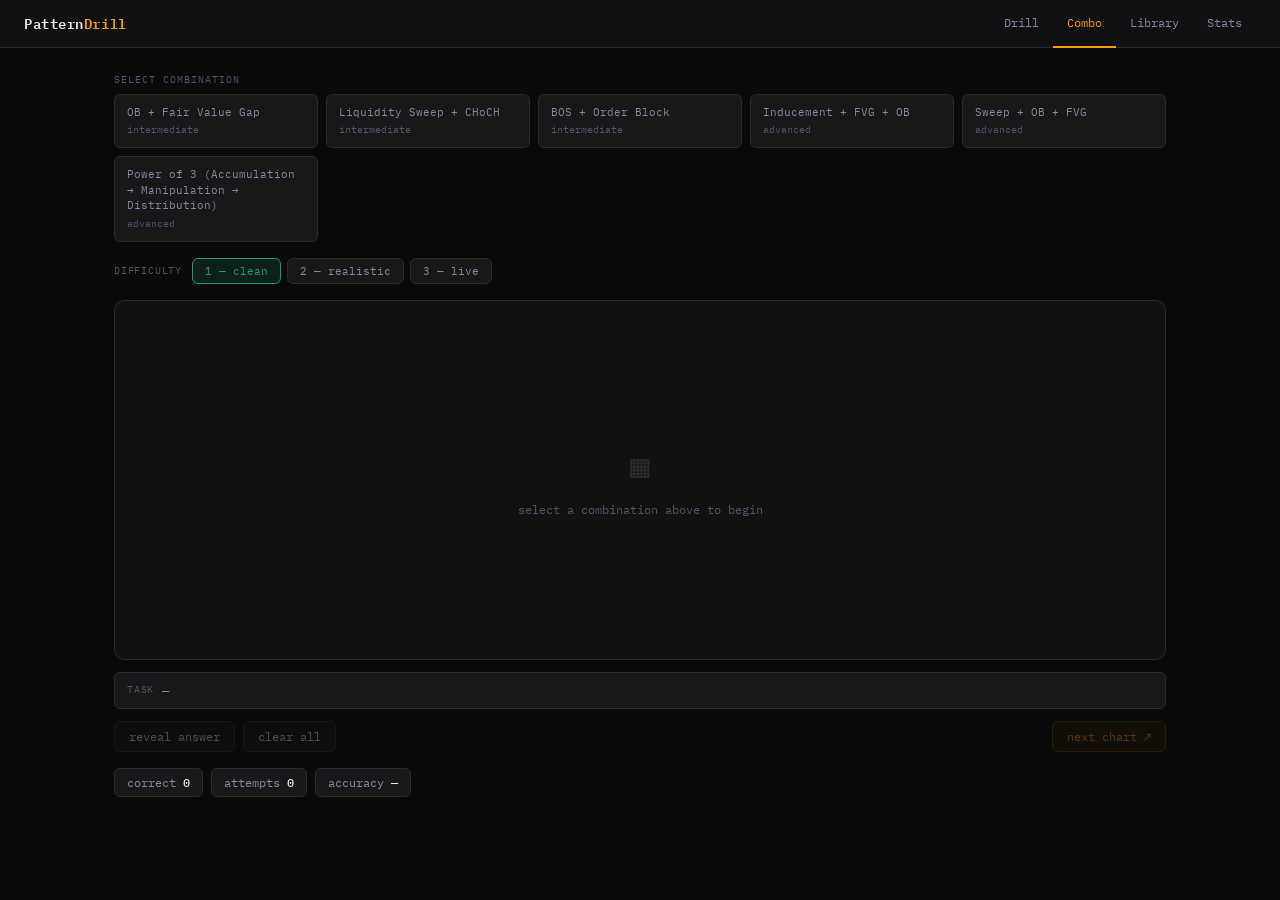
==== combo.html @ 9af455af "Create combo.html" ====
<!DOCTYPE html>
<html lang="en">
<head>
  <meta charset="UTF-8" />
  <meta name="viewport" content="width=device-width, initial-scale=1.0" />
  <title>PatternDrill — Combo Drill</title>
  <link rel="stylesheet" href="css/style.css" />
  <style>
    .combo-grid {
      display: grid;
      grid-template-columns: repeat(auto-fill, minmax(200px, 1fr));
      gap: 8px;
      margin-bottom: 1rem;
    }
    .combo-chip {
      padding: 10px 12px;
      font-size: 11px;
      font-family: var(--font-mono);
      background: var(--bg-2);
      border: 1px solid var(--border);
      border-radius: var(--radius-md);
      color: var(--text-2);
      text-align: left;
      transition: all var(--t);
      line-height: 1.4;
      cursor: pointer;
    }
    .combo-chip:hover { background: var(--bg-3); border-color: var(--border-2); color: var(--text-1); }
    .combo-chip.selected { background: var(--amber-glow); border-color: var(--amber-dim); color: var(--amber); }
    .combo-chip .chip-diff {
      font-size: 10px;
      color: var(--text-3);
      margin-top: 3px;
    }
    .combo-chip.selected .chip-diff { color: var(--amber-dim); }

    .zone-tools {
      display: flex;
      gap: 8px;
      flex-wrap: wrap;
      margin-bottom: 0.75rem;
      padding: 10px 12px;
      background: var(--bg-2);
      border: 1px solid var(--border);
      border-radius: var(--radius-md);
    }
    .zone-tool-btn {
      display: inline-flex;
      align-items: center;
      gap: 6px;
      padding: 6px 12px;
      font-size: 11px;
      font-family: var(--font-mono);
      border-radius: var(--radius-md);
      border: 1px solid var(--border-2);
      background: var(--bg-1);
      color: var(--text-2);
      cursor: pointer;
      transition: all var(--t);
    }
    .zone-tool-btn:hover { color: var(--text-1); }
    .zone-tool-btn.active { color: var(--text-1); border-width: 2px; }
    .zone-tool-btn .color-dot {
      width: 8px; height: 8px;
      border-radius: 50%;
      flex-shrink: 0;
    }
    .zone-tool-label { font-size: 10px; color: var(--text-3); margin-right: 4px; align-self: center; }

    .combo-desc {
      font-size: 12px;
      color: var(--text-2);
      margin-bottom: 0.75rem;
      line-height: 1.6;
      padding: 8px 12px;
      background: var(--bg-2);
      border-left: 2px solid var(--amber-dim);
      border-radius: 0 var(--radius-md) var(--radius-md) 0;
      display: none;
    }
    .combo-desc.visible { display: block; }

    .score-breakdown {
      display: flex;
      flex-direction: column;
      gap: 6px;
      margin-bottom: 1rem;
      display: none;
    }
    .score-breakdown.visible { display: flex; }
    .breakdown-row {
      display: flex;
      align-items: center;
      gap: 10px;
      padding: 8px 12px;
      border-radius: var(--radius-md);
      border: 1px solid var(--border);
      font-size: 12px;
    }
    .breakdown-dot { width: 8px; height: 8px; border-radius: 50%; flex-shrink: 0; }
    .breakdown-label { flex: 1; }
    .breakdown-result { font-weight: 500; }
  </style>
</head>
<body>

<nav class="nav">
  <div class="nav-logo">Pattern<span>Drill</span></div>
  <a class="nav-link" href="index.html">Drill</a>
  <a class="nav-link active" href="combo.html">Combo</a>
  <a class="nav-link" href="library.html">Library</a>
  <a class="nav-link" href="stats.html">Stats</a>
</nav>

<main class="page">

  <!-- Combo selector -->
  <div class="label">select combination</div>
  <div class="combo-grid" id="combo-grid"></div>

  <!-- Description -->
  <div class="combo-desc" id="combo-desc"></div>

  <!-- Difficulty -->
  <div class="diff-row">
    <span class="diff-label">difficulty</span>
    <button class="diff-chip selected" data-diff="1">1 — clean</button>
    <button class="diff-chip" data-diff="2">2 — realistic</button>
    <button class="diff-chip" data-diff="3">3 — live</button>
  </div>

  <!-- Chart -->
  <div class="chart-wrap" id="chart-wrap">
    <canvas id="chart-canvas"></canvas>
    <canvas id="overlay-canvas"></canvas>
    <div class="chart-empty" id="chart-empty">
      <div class="chart-empty-icon">▦</div>
      <div class="chart-empty-text">select a combination above to begin</div>
    </div>
    <div class="chart-loader" id="chart-loader">
      <div class="loader-text">GENERATING</div>
      <div class="loader-bar"></div>
    </div>
  </div>

  <!-- Hint -->
  <div class="hint-bar">
    <span class="hint-label">task</span>
    <span id="hint-text" style="color:var(--text-2);">—</span>
  </div>

  <!-- Zone tools (one per concept) -->
  <div class="zone-tools" id="zone-tools" style="display:none;">
    <span class="zone-tool-label">mark →</span>
    <div id="tool-btns"></div>
  </div>

  <!-- Controls -->
  <div class="controls">
    <button class="btn" id="btn-reveal" onclick="ComboApp.reveal()" disabled>reveal answer</button>
    <button class="btn" id="btn-clear"  onclick="ComboApp.clearAll()"  disabled>clear all</button>
    <div class="controls-right">
      <button class="btn btn-primary" id="btn-next" onclick="ComboApp.generate()" disabled>next chart ↗</button>
    </div>
  </div>

  <!-- Per-zone score breakdown -->
  <div class="score-breakdown" id="score-breakdown"></div>

  <!-- Overall feedback -->
  <div class="feedback" id="feedback"></div>

  <!-- Score row -->
  <div class="score-row">
    <div class="score-chip" id="sc-correct">  correct  <span class="val">0</span></div>
    <div class="score-chip" id="sc-attempts"> attempts <span class="val">0</span></div>
    <div class="score-chip" id="sc-accuracy"> accuracy <span class="val">—</span></div>
  </div>

</main>

<script src="js/patterns.js"></script>
<script src="js/combos.js"></script>
<script src="js/chart.js"></script>
<script src="js/scoring.js"></script>
<script src="js/storage.js"></script>
<script>
const ComboApp = (() => {
  let state = {
    comboKey:    null,
    difficulty:  1,
    zones:       [],       // [{ key, label, zone, colorIdx, hint }]
    userMarks:   {},       // { colorIdx: { startIdx, endIdx } }
    activeColor: 0,        // which zone tool is selected
    markStart:   null,
    revealed:    false,
    scores:      { correct: 0, attempts: 0 },
  };

  let chart;

  function init() {
    chart = new CandleChart('chart-canvas', 'overlay-canvas');

    // Build combo chips
    const grid = document.getElementById('combo-grid');
    getComboList().forEach(({ key, label, difficulty }) => {
      const btn = document.createElement('button');
      btn.className = 'combo-chip';
      btn.dataset.key = key;
      btn.innerHTML = `${label}<div class="chip-diff">${difficulty}</div>`;
      btn.addEventListener('click', () => selectCombo(key));
      grid.appendChild(btn);
    });

    // Difficulty chips
    document.querySelectorAll('.diff-chip').forEach(c => {
      c.addEventListener('click', () => {
        state.difficulty = parseInt(c.dataset.diff);
        document.querySelectorAll('.diff-chip').forEach(x => x.classList.remove('selected'));
        c.classList.add('selected');
      });
    });

    // Overlay mouse events
    const overlay = document.getElementById('overlay-canvas');
    overlay.addEventListener('mousedown',  e => onDown(e.clientX));
    overlay.addEventListener('mousemove',  e => onMove(e.clientX));
    overlay.addEventListener('mouseup',    e => onUp(e.clientX));
    overlay.addEventListener('mouseleave', () => { state.markStart = null; redrawOverlay(); });
    overlay.addEventListener('touchstart',  e => onDown(e.touches[0].clientX), { passive: true });
    overlay.addEventListener('touchmove',   e => { e.preventDefault(); onMove(e.touches[0].clientX); }, { passive: false });
    overlay.addEventListener('touchend',    e => onUp(e.changedTouches[0].clientX));
  }

  function selectCombo(key) {
    state.comboKey = key;
    document.querySelectorAll('.combo-chip').forEach(c => c.classList.toggle('selected', c.dataset.key === key));
    const def = getComboList().find(c => c.key === key);
    generate();
  }

  async function generate() {
    if (!state.comboKey) return;
    state.userMarks = {};
    state.markStart = null;
    state.revealed  = false;

    document.getElementById('feedback').className = 'feedback';
    document.getElementById('score-breakdown').className = 'score-breakdown';
    document.getElementById('chart-loader').classList.add('visible');
    document.getElementById('chart-empty').style.display = 'none';
    setEnabled(false);

    await new Promise(r => setTimeout(r, 60));

    try {
      const result = generateCombo(state.comboKey, state.difficulty);
      state.zones = result.zones;

      // Show description
      const desc = document.getElementById('combo-desc');
      desc.textContent = result.description;
      desc.className = 'combo-desc visible';

      // Hint
      const zoneNames = result.zones.map(z => z.label).join(', ');
      document.getElementById('hint-text').textContent =
        `Mark all zones: ${zoneNames}. Each has a different color.`;

      // Build zone tool buttons
      buildToolButtons(result.zones);
      document.getElementById('zone-tools').style.display = 'flex';

      chart.load(result.candles);
    } catch(e) {
      console.error(e);
    }

    document.getElementById('chart-loader').classList.remove('visible');
    setEnabled(true);
    // Set first tool active
    if (state.zones.length) setActiveTool(0);
  }

  function buildToolButtons(zones) {
    const wrap = document.getElementById('tool-btns');
    wrap.innerHTML = '';
    wrap.style.display = 'flex';
    wrap.style.gap = '8px';
    wrap.style.flexWrap = 'wrap';

    zones.forEach((z, i) => {
      const col = COMBO_COLORS[i];
      const btn = document.createElement('button');
      btn.className = 'zone-tool-btn';
      btn.id = `tool-${i}`;
      btn.innerHTML = `<span class="color-dot" style="background:${col.stroke}"></span>${z.label}`;
      btn.addEventListener('click', () => setActiveTool(i));
      wrap.appendChild(btn);
    });
  }

  function setActiveTool(idx) {
    state.activeColor = idx;
    document.querySelectorAll('.zone-tool-btn').forEach((b, i) => {
      const col = COMBO_COLORS[i];
      b.classList.toggle('active', i === idx);
      if (i === idx) {
        b.style.borderColor = col.stroke;
        b.style.color = col.light;
      } else {
        b.style.borderColor = '';
        b.style.color = '';
      }
    });
    document.getElementById('overlay-canvas').style.cursor = 'col-resize';
  }

  function onDown(clientX) {
    if (!state.zones.length || state.revealed) return;
    state.markStart = chart.xToIndex(clientX);
  }

  function onMove(clientX) {
    if (state.markStart === null) return;
    const cur = chart.xToIndex(clientX);
    redrawOverlay();
    const col = COMBO_COLORS[state.activeColor];
    chart.drawColorZone(
      { startIdx: Math.min(state.markStart, cur), endIdx: Math.max(state.markStart, cur) },
      col, state.zones[state.activeColor]?.label.toUpperCase() || 'MARK'
    );
  }

  function onUp(clientX) {
    if (state.markStart === null) return;
    const cur = chart.xToIndex(clientX);
    state.userMarks[state.activeColor] = {
      startIdx: Math.min(state.markStart, cur),
      endIdx:   Math.max(state.markStart, cur),
    };
    state.markStart = null;
    redrawOverlay();

    // Auto-advance to next unmarked tool
    const nextUnmarked = state.zones.findIndex((z, i) => i !== state.activeColor && !state.userMarks[i]);
    if (nextUnmarked >= 0) setActiveTool(nextUnmarked);
  }

  function redrawOverlay() {
    chart.clearOverlay();
    // Draw all placed marks
    Object.entries(state.userMarks).forEach(([idx, mark]) => {
      const col = COMBO_COLORS[parseInt(idx)];
      const label = state.zones[parseInt(idx)]?.label.toUpperCase() || 'MARK';
      chart.drawColorZone(mark, col, label);
    });
    // Draw answer zones if revealed
    if (state.revealed) {
      state.zones.forEach((z, i) => {
        const col = COMBO_COLORS[i];
        chart.drawZone(z.zone, { fill: col.fill, stroke: col.stroke, label: `✓ ${z.label.toUpperCase()}` });
      });
    }
  }

  function reveal() {
    if (!state.zones.length) return;
    state.revealed = true;
    state.scores.attempts++;

    // Score each zone
    const breakdown = document.getElementById('score-breakdown');
    breakdown.innerHTML = '';
    breakdown.className = 'score-breakdown visible';

    let allCorrect = true;
    let anyCorrect = false;

    state.zones.forEach((z, i) => {
      const userMark = state.userMarks[i] ?? null;
      const result   = scoreAttempt(userMark, z.zone, z.label);
      const col      = COMBO_COLORS[i];
      if (!result.correct) allCorrect = false;
      if (result.correct)  anyCorrect = true;

      const row = document.createElement('div');
      row.className = 'breakdown-row';
      row.style.borderColor = result.correct ? 'rgba(29,158,117,0.4)' : 'rgba(216,90,48,0.3)';
      row.style.background  = result.correct ? 'var(--green-dim)' : 'var(--red-dim)';
      row.innerHTML = `
        <span class="breakdown-dot" style="background:${col.stroke}"></span>
        <span class="breakdown-label" style="color:var(--text-2)">${z.label}</span>
        <span class="breakdown-result" style="color:${result.correct ? 'var(--green)' : 'var(--red)'}">
          ${result.correct ? '✓' : '✗'} ${Math.round(result.iou * 100)}% overlap
        </span>
      `;
      breakdown.appendChild(row);
    });

    if (allCorrect) state.scores.correct++;

    // Overall feedback
    const fb = document.getElementById('feedback');
    fb.className = `feedback visible ${allCorrect ? 'grade-excellent' : anyCorrect ? 'grade-partial' : 'grade-wrong'}`;
    fb.textContent = allCorrect
      ? `All zones correct. You can read this setup end to end.`
      : anyCorrect
      ? `Partial — some zones correct. Review the highlighted zones and study the ones you missed.`
      : `Missed. Review all the highlighted zones carefully before trying again.`;

    redrawOverlay();
    updateScores();
  }

  function clearAll() {
    state.userMarks = {};
    state.markStart = null;
    state.revealed  = false;
    chart.clearOverlay();
    document.getElementById('feedback').className = 'feedback';
    document.getElementById('score-breakdown').className = 'score-breakdown';
    if (state.zones.length) setActiveTool(0);
  }

  function setEnabled(on) {
    ['btn-reveal', 'btn-clear', 'btn-next'].forEach(id => {
      const el = document.getElementById(id);
      if (el) el.disabled = !on;
    });
  }

  function updateScores() {
    const { correct, attempts } = state.scores;
    const acc = attempts ? Math.round(correct / attempts * 100) : 0;
    document.getElementById('sc-correct').querySelector('.val').textContent  = correct;
    document.getElementById('sc-attempts').querySelector('.val').textContent = attempts;
    document.getElementById('sc-accuracy').querySelector('.val').textContent = attempts ? `${acc}%` : '—';
  }

  return { init, generate, reveal, clearAll };
})();

document.addEventListener('DOMContentLoaded', ComboApp.init);
</script>
</body>
</html>
---- css/style.css ----
/* ─── PatternDrill — style.css ─────────────────────────────────────────────
   Aesthetic: dark trading terminal. Monospace-first. Minimal chrome.
──────────────────────────────────────────────────────────────────────────── */

@import url('https://fonts.googleapis.com/css2?family=IBM+Plex+Mono:wght@300;400;500;600&family=IBM+Plex+Sans:wght@300;400;500&display=swap');

:root {
  --bg-0:       #0a0a0b;
  --bg-1:       #111113;
  --bg-2:       #18181b;
  --bg-3:       #222226;
  --border:     #2a2a30;
  --border-2:   #3a3a42;
  --text-1:     #e8e8ea;
  --text-2:     #8888a0;
  --text-3:     #55556a;
  --amber:      #f59e0b;
  --amber-dim:  #78490a;
  --amber-glow: rgba(245,158,11,0.12);
  --green:      #1D9E75;
  --green-dim:  rgba(29,158,117,0.15);
  --red:        #D85A30;
  --red-dim:    rgba(216,90,48,0.15);
  --blue:       #378ADD;
  --blue-dim:   rgba(55,138,221,0.15);
  --font-mono:  'IBM Plex Mono', monospace;
  --font-sans:  'IBM Plex Sans', sans-serif;
  --radius-sm:  4px;
  --radius-md:  6px;
  --radius-lg:  10px;
  --t:          150ms ease;
}

*, *::before, *::after { box-sizing: border-box; margin: 0; padding: 0; }
html, body { height: 100%; }
body {
  background: var(--bg-0);
  color: var(--text-1);
  font-family: var(--font-mono);
  font-size: 13px;
  line-height: 1.6;
  -webkit-font-smoothing: antialiased;
}
a { color: var(--amber); text-decoration: none; }
a:hover { text-decoration: underline; }
button { cursor: pointer; font-family: var(--font-mono); }

/* ─── Nav ─────────────────────────────────────────────────────────────────── */
.nav {
  display: flex;
  align-items: center;
  padding: 0 1.5rem;
  height: 48px;
  background: var(--bg-1);
  border-bottom: 1px solid var(--border);
  position: sticky;
  top: 0;
  z-index: 100;
}
.nav-logo {
  font-size: 14px;
  font-weight: 600;
  letter-spacing: 0.04em;
  margin-right: auto;
  color: var(--text-1);
}
.nav-logo span { color: var(--amber); }
.nav-link {
  font-size: 12px;
  color: var(--text-2);
  padding: 0 14px;
  height: 48px;
  display: flex;
  align-items: center;
  border-bottom: 2px solid transparent;
  transition: color var(--t), border-color var(--t);
}
.nav-link:hover { color: var(--text-1); text-decoration: none; }
.nav-link.active { color: var(--amber); border-bottom-color: var(--amber); }

/* ─── Page ────────────────────────────────────────────────────────────────── */
.page { padding: 1.5rem; max-width: 1100px; margin: 0 auto; width: 100%; }
.page-title { font-size: 16px; font-weight: 500; color: var(--text-1); margin-bottom: 1.5rem; }

/* ─── Label ───────────────────────────────────────────────────────────────── */
.label {
  font-size: 10px;
  letter-spacing: 0.1em;
  text-transform: uppercase;
  color: var(--text-3);
  margin-bottom: 6px;
}

/* ─── Buttons ─────────────────────────────────────────────────────────────── */
.btn {
  display: inline-flex;
  align-items: center;
  gap: 6px;
  padding: 7px 14px;
  font-size: 12px;
  font-family: var(--font-mono);
  border-radius: var(--radius-md);
  border: 1px solid var(--border-2);
  background: var(--bg-2);
  color: var(--text-1);
  transition: background var(--t), border-color var(--t), opacity var(--t);
  white-space: nowrap;
}
.btn:hover:not(:disabled) { background: var(--bg-3); border-color: var(--text-3); }
.btn:active:not(:disabled) { transform: scale(0.98); }
.btn:disabled { opacity: 0.3; cursor: not-allowed; }
.btn-primary { background: var(--amber-glow); border-color: var(--amber-dim); color: var(--amber); }
.btn-primary:hover:not(:disabled) { background: rgba(245,158,11,0.22); border-color: var(--amber); }
.btn-mark-active { background: rgba(186,117,23,0.15); border-color: #BA7517; color: #f0c060; }

/* ─── Pattern chips ───────────────────────────────────────────────────────── */
.pattern-grid {
  display: grid;
  grid-template-columns: repeat(auto-fill, minmax(128px, 1fr));
  gap: 6px;
  margin-bottom: 1rem;
}
.pattern-chip {
  padding: 8px 10px;
  font-size: 11px;
  font-family: var(--font-mono);
  background: var(--bg-2);
  border: 1px solid var(--border);
  border-radius: var(--radius-md);
  color: var(--text-2);
  text-align: left;
  transition: all var(--t);
  line-height: 1.3;
}
.pattern-chip:hover { background: var(--bg-3); border-color: var(--border-2); color: var(--text-1); }
.pattern-chip.selected { background: var(--amber-glow); border-color: var(--amber-dim); color: var(--amber); }

/* ─── Difficulty ──────────────────────────────────────────────────────────── */
.diff-row { display: flex; gap: 6px; margin-bottom: 1rem; align-items: center; }
.diff-label { font-size: 10px; color: var(--text-3); letter-spacing: 0.08em; text-transform: uppercase; margin-right: 4px; }
.diff-chip {
  padding: 5px 12px;
  font-size: 11px;
  font-family: var(--font-mono);
  background: var(--bg-2);
  border: 1px solid var(--border);
  border-radius: var(--radius-md);
  color: var(--text-2);
  transition: all var(--t);
}
.diff-chip:hover { border-color: var(--border-2); color: var(--text-1); }
.diff-chip[data-diff="1"].selected { border-color: var(--green); color: var(--green); background: var(--green-dim); }
.diff-chip[data-diff="2"].selected { border-color: var(--amber-dim); color: var(--amber); background: var(--amber-glow); }
.diff-chip[data-diff="3"].selected { border-color: rgba(216,90,48,0.6); color: var(--red); background: var(--red-dim); }

/* ─── Chart ───────────────────────────────────────────────────────────────── */
.chart-wrap {
  position: relative;
  background: var(--bg-1);
  border: 1px solid var(--border);
  border-radius: var(--radius-lg);
  overflow: hidden;
  height: 360px;
  margin-bottom: 0.75rem;
}
.chart-wrap canvas { display: block; position: absolute; top: 0; left: 0; width: 100%; height: 100%; }
#chart-canvas  { z-index: 1; }
#overlay-canvas { z-index: 2; }

.chart-empty {
  position: absolute; inset: 0;
  display: flex; flex-direction: column; align-items: center; justify-content: center;
  gap: 8px; z-index: 3; pointer-events: none;
}
.chart-empty-icon { font-size: 32px; opacity: 0.12; }
.chart-empty-text { font-size: 12px; color: var(--text-3); }

.chart-loader {
  position: absolute; inset: 0;
  background: var(--bg-1);
  display: none; align-items: center; justify-content: center;
  flex-direction: column; gap: 10px; z-index: 10;
}
.chart-loader.visible { display: flex; }
.loader-text { font-size: 11px; color: var(--text-3); letter-spacing: 0.06em; }
.loader-bar { width: 100px; height: 1px; background: var(--border); position: relative; overflow: hidden; }
.loader-bar::after {
  content: '';
  position: absolute; top: 0; height: 100%;
  background: var(--amber);
  animation: sweep 1.2s ease-in-out infinite;
}
@keyframes sweep {
  0%   { left: -40%; width: 40%; }
  100% { left: 100%; width: 40%; }
}

/* ─── Hint ────────────────────────────────────────────────────────────────── */
.hint-bar {
  padding: 8px 12px;
  background: var(--bg-2);
  border: 1px solid var(--border);
  border-radius: var(--radius-md);
  font-size: 12px;
  color: var(--text-2);
  margin-bottom: 0.75rem;
  min-height: 36px;
  display: flex;
  align-items: center;
  gap: 8px;
}
.hint-label { color: var(--text-3); flex-shrink: 0; font-size: 10px; text-transform: uppercase; letter-spacing: 0.08em; }

/* ─── Controls ────────────────────────────────────────────────────────────── */
.controls { display: flex; gap: 8px; margin-bottom: 1rem; flex-wrap: wrap; align-items: center; }
.controls-right { margin-left: auto; display: flex; gap: 8px; }

/* ─── Feedback ────────────────────────────────────────────────────────────── */
.feedback {
  padding: 12px 16px;
  border-radius: var(--radius-md);
  font-size: 13px;
  line-height: 1.6;
  border: 1px solid var(--border);
  background: var(--bg-2);
  display: none;
  margin-bottom: 1rem;
}
.feedback.visible { display: block; }
.feedback.grade-excellent,
.feedback.grade-good    { border-color: rgba(29,158,117,0.5); background: var(--green-dim); color: #7ee8c2; }
.feedback.grade-partial { border-color: var(--amber-dim); background: var(--amber-glow); color: var(--amber); }
.feedback.grade-miss,
.feedback.grade-wrong   { border-color: rgba(216,90,48,0.4); background: var(--red-dim); color: #f4a07a; }
.feedback.grade-no-mark { border-color: var(--border-2); color: var(--text-2); }

/* ─── Score row ───────────────────────────────────────────────────────────── */
.score-row { display: flex; gap: 8px; flex-wrap: wrap; margin-bottom: 1.5rem; }
.score-chip {
  padding: 4px 12px;
  font-size: 12px;
  background: var(--bg-2);
  border: 1px solid var(--border);
  border-radius: var(--radius-md);
  color: var(--text-2);
}
.score-chip .val { color: var(--text-1); font-weight: 500; }
.score-chip.streak-on { border-color: var(--amber-dim); color: var(--amber); }

/* ─── Stats page ──────────────────────────────────────────────────────────── */
.stats-grid {
  display: grid;
  grid-template-columns: repeat(auto-fit, minmax(140px, 1fr));
  gap: 8px;
  margin-bottom: 1.5rem;
}
.stat-card {
  background: var(--bg-2);
  border: 1px solid var(--border);
  border-radius: var(--radius-lg);
  padding: 14px 16px;
}
.stat-card .stat-label { font-size: 10px; color: var(--text-3); letter-spacing: 0.08em; text-transform: uppercase; margin-bottom: 4px; }
.stat-card .stat-val   { font-size: 26px; font-weight: 600; color: var(--text-1); line-height: 1.2; }
.stat-card .stat-sub   { font-size: 11px; color: var(--text-3); margin-top: 2px; }

.section-title { font-size: 11px; color: var(--text-3); letter-spacing: 0.08em; text-transform: uppercase; margin-bottom: 8px; padding-bottom: 6px; border-bottom: 1px solid var(--border); }

.acc-table { width: 100%; border-collapse: collapse; }
.acc-table th { font-size: 10px; letter-spacing: 0.08em; text-transform: uppercase; color: var(--text-3); padding: 6px 10px; text-align: left; border-bottom: 1px solid var(--border); }
.acc-table td { padding: 9px 10px; border-bottom: 1px solid var(--border); font-size: 12px; }
.acc-table tr:last-child td { border-bottom: none; }
.acc-bar-wrap { width: 80px; height: 3px; background: var(--bg-3); border-radius: 2px; display: inline-block; vertical-align: middle; margin-right: 8px; }
.acc-bar { height: 100%; border-radius: 2px; }
.acc-bar.high { background: var(--green); }
.acc-bar.mid  { background: var(--amber); }
.acc-bar.low  { background: var(--red); }

/* ─── Library page ────────────────────────────────────────────────────────── */
.library-grid { display: grid; grid-template-columns: repeat(auto-fill, minmax(280px, 1fr)); gap: 12px; }
.lib-card {
  background: var(--bg-2);
  border: 1px solid var(--border);
  border-radius: var(--radius-lg);
  padding: 16px;
  transition: border-color var(--t);
}
.lib-card:hover { border-color: var(--border-2); }
.lib-card-title { font-size: 14px; font-weight: 500; color: var(--text-1); margin-bottom: 6px; }
.lib-card-body  { font-size: 12px; color: var(--text-2); line-height: 1.6; margin-bottom: 10px; }
.lib-card-canvas { height: 110px; background: var(--bg-1); border: 1px solid var(--border); border-radius: var(--radius-md); overflow: hidden; position: relative; }
.lib-card-canvas canvas { width: 100%; height: 100%; display: block; }
.lib-drill-btn {
  display: inline-flex; align-items: center; gap: 4px;
  margin-top: 10px; padding: 5px 10px;
  font-size: 11px; font-family: var(--font-mono);
  background: var(--amber-glow); border: 1px solid var(--amber-dim);
  color: var(--amber); border-radius: var(--radius-md);
  cursor: pointer; transition: all var(--t); text-decoration: none;
}
.lib-drill-btn:hover { background: rgba(245,158,11,0.22); text-decoration: none; }

/* ─── Responsive ──────────────────────────────────────────────────────────── */
@media (max-width: 640px) {
  .page { padding: 1rem; }
  .chart-wrap { height: 260px; }
  .pattern-grid { grid-template-columns: repeat(auto-fill, minmax(100px, 1fr)); }
  .controls-right { margin-left: 0; }
  .nav { padding: 0 1rem; }
  .nav-link { padding: 0 10px; font-size: 11px; }
}
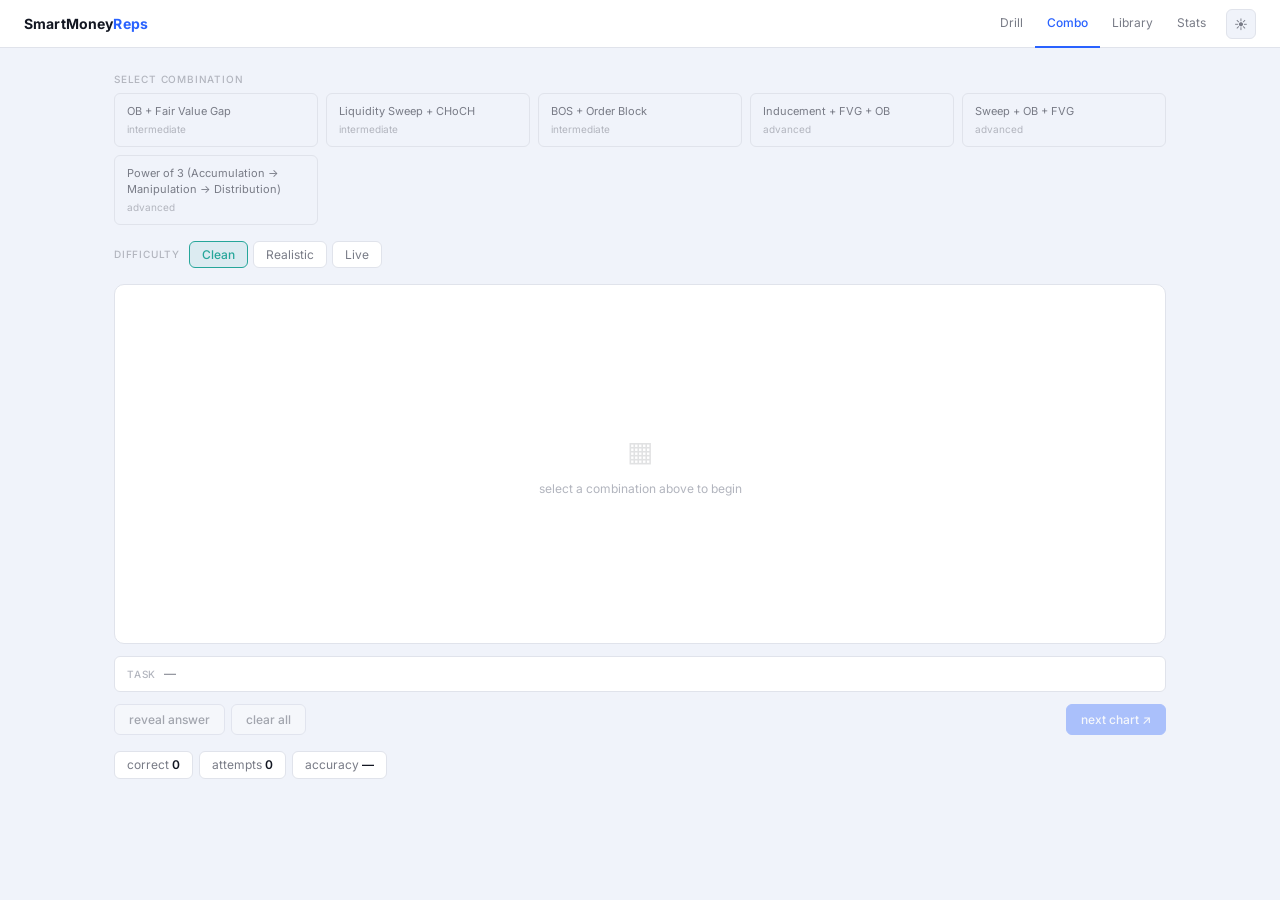
==== commit 2b22530d: "Update combo.html" ====
--- a/combo.html
+++ b/combo.html
@@ -3,7 +3,7 @@
 <head>
   <meta charset="UTF-8" />
   <meta name="viewport" content="width=device-width, initial-scale=1.0" />
-  <title>PatternDrill — Combo Drill</title>
+  <title>SmartMoneyReps — Combo Drill</title>
   <link rel="stylesheet" href="css/style.css" />
   <style>
     .combo-grid {
@@ -105,11 +105,12 @@
 <body>
 
 <nav class="nav">
-  <div class="nav-logo">Pattern<span>Drill</span></div>
+  <div class="nav-logo">SmartMoney<span>Reps</span></div>
   <a class="nav-link" href="index.html">Drill</a>
   <a class="nav-link active" href="combo.html">Combo</a>
   <a class="nav-link" href="library.html">Library</a>
   <a class="nav-link" href="stats.html">Stats</a>
+  <button class="theme-toggle" id="theme-toggle" onclick="toggleTheme()" title="Toggle theme">☀</button>
 </nav>
 
 <main class="page">
@@ -124,9 +125,9 @@
   <!-- Difficulty -->
   <div class="diff-row">
     <span class="diff-label">difficulty</span>
-    <button class="diff-chip selected" data-diff="1">1 — clean</button>
-    <button class="diff-chip" data-diff="2">2 — realistic</button>
-    <button class="diff-chip" data-diff="3">3 — live</button>
+    <button class="diff-chip selected" data-diff="1">Clean</button>
+    <button class="diff-chip" data-diff="2">Realistic</button>
+    <button class="diff-chip" data-diff="3">Live</button>
   </div>
 
   <!-- Chart -->
@@ -444,5 +445,17 @@
 
 document.addEventListener('DOMContentLoaded', ComboApp.init);
 </script>
+<script>
+function toggleTheme() {
+  const isDark = document.documentElement.getAttribute("data-theme") === "dark";
+  document.documentElement.setAttribute("data-theme", isDark ? "" : "dark");
+  document.getElementById("theme-toggle").textContent = isDark ? "☀" : "☾";
+  localStorage.setItem("smr-theme", isDark ? "light" : "dark");
+}
+(function() {
+  const t = localStorage.getItem("smr-theme");
+  if (t === "dark") { document.documentElement.setAttribute("data-theme","dark"); document.addEventListener("DOMContentLoaded", () => { const b = document.getElementById("theme-toggle"); if(b) b.textContent="☾"; }); }
+})();
+</script>
 </body>
 </html>
--- a/css/style.css
+++ b/css/style.css
@@ -1,34 +1,55 @@
-/* ─── PatternDrill — style.css ─────────────────────────────────────────────
-   Aesthetic: dark trading terminal. Monospace-first. Minimal chrome.
+/* ─── SmartMoneyReps — style.css ───────────────────────────────────────────
+   TradingView-inspired. Clean, professional, expensive.
+   Light + dark mode. Blue accent. TV candle colors.
 ──────────────────────────────────────────────────────────────────────────── */
 
-@import url('https://fonts.googleapis.com/css2?family=IBM+Plex+Mono:wght@300;400;500;600&family=IBM+Plex+Sans:wght@300;400;500&display=swap');
+@import url('https://fonts.googleapis.com/css2?family=Inter:wght@300;400;500;600;700&display=swap');
 
 :root {
-  --bg-0:       #0a0a0b;
-  --bg-1:       #111113;
-  --bg-2:       #18181b;
-  --bg-3:       #222226;
-  --border:     #2a2a30;
-  --border-2:   #3a3a42;
-  --text-1:     #e8e8ea;
-  --text-2:     #8888a0;
-  --text-3:     #55556a;
-  --amber:      #f59e0b;
-  --amber-dim:  #78490a;
-  --amber-glow: rgba(245,158,11,0.12);
-  --green:      #1D9E75;
-  --green-dim:  rgba(29,158,117,0.15);
-  --red:        #D85A30;
-  --red-dim:    rgba(216,90,48,0.15);
-  --blue:       #378ADD;
-  --blue-dim:   rgba(55,138,221,0.15);
-  --font-mono:  'IBM Plex Mono', monospace;
-  --font-sans:  'IBM Plex Sans', sans-serif;
+  --bg-0:       #f0f3fa;
+  --bg-1:       #ffffff;
+  --bg-2:       #f0f3fa;
+  --bg-3:       #e8ecf5;
+  --border:     #e0e3eb;
+  --border-2:   #c8cbd8;
+  --text-1:     #131722;
+  --text-2:     #787b86;
+  --text-3:     #b2b5be;
+  --blue:       #2962ff;
+  --blue-dim:   rgba(41,98,255,0.08);
+  --blue-mid:   rgba(41,98,255,0.18);
+  --blue-text:  #1849cc;
+  --green:      #26a69a;
+  --green-dim:  rgba(38,166,154,0.1);
+  --red:        #ef5350;
+  --red-dim:    rgba(239,83,80,0.1);
+  --bull:       #26a69a;
+  --bear:       #ef5350;
+  --font:       'Inter', -apple-system, sans-serif;
   --radius-sm:  4px;
   --radius-md:  6px;
   --radius-lg:  10px;
-  --t:          150ms ease;
+  --t:          140ms ease;
+}
+
+[data-theme="dark"] {
+  --bg-0:       #131722;
+  --bg-1:       #1e222d;
+  --bg-2:       #1e222d;
+  --bg-3:       #2a2e39;
+  --border:     #2a2e39;
+  --border-2:   #363a45;
+  --text-1:     #d1d4dc;
+  --text-2:     #787b86;
+  --text-3:     #4c525e;
+  --blue:       #2962ff;
+  --blue-dim:   rgba(41,98,255,0.14);
+  --blue-mid:   rgba(41,98,255,0.22);
+  --blue-text:  #5b9cf6;
+  --green:      #26a69a;
+  --green-dim:  rgba(38,166,154,0.14);
+  --red:        #ef5350;
+  --red-dim:    rgba(239,83,80,0.14);
 }
 
 *, *::before, *::after { box-sizing: border-box; margin: 0; padding: 0; }
@@ -36,276 +57,171 @@
 body {
   background: var(--bg-0);
   color: var(--text-1);
-  font-family: var(--font-mono);
+  font-family: var(--font);
   font-size: 13px;
-  line-height: 1.6;
+  line-height: 1.5;
   -webkit-font-smoothing: antialiased;
 }
-a { color: var(--amber); text-decoration: none; }
+a { color: var(--blue); text-decoration: none; }
 a:hover { text-decoration: underline; }
-button { cursor: pointer; font-family: var(--font-mono); }
-
-/* ─── Nav ─────────────────────────────────────────────────────────────────── */
+button { cursor: pointer; font-family: var(--font); }
+
 .nav {
-  display: flex;
-  align-items: center;
-  padding: 0 1.5rem;
-  height: 48px;
-  background: var(--bg-1);
-  border-bottom: 1px solid var(--border);
-  position: sticky;
-  top: 0;
-  z-index: 100;
-}
-.nav-logo {
-  font-size: 14px;
-  font-weight: 600;
-  letter-spacing: 0.04em;
-  margin-right: auto;
-  color: var(--text-1);
-}
-.nav-logo span { color: var(--amber); }
-.nav-link {
-  font-size: 12px;
-  color: var(--text-2);
-  padding: 0 14px;
-  height: 48px;
-  display: flex;
-  align-items: center;
-  border-bottom: 2px solid transparent;
-  transition: color var(--t), border-color var(--t);
-}
+  display: flex; align-items: center;
+  padding: 0 1.5rem; height: 48px;
+  background: var(--bg-1); border-bottom: 1px solid var(--border);
+  position: sticky; top: 0; z-index: 100;
+}
+.nav-logo { font-size: 14px; font-weight: 700; letter-spacing: 0.01em; margin-right: auto; color: var(--text-1); }
+.nav-logo span { color: var(--blue); }
+.nav-link { font-size: 12px; color: var(--text-2); padding: 0 12px; height: 48px; display: flex; align-items: center; border-bottom: 2px solid transparent; transition: color var(--t), border-color var(--t); }
 .nav-link:hover { color: var(--text-1); text-decoration: none; }
-.nav-link.active { color: var(--amber); border-bottom-color: var(--amber); }
-
-/* ─── Page ────────────────────────────────────────────────────────────────── */
+.nav-link.active { color: var(--blue); border-bottom-color: var(--blue); font-weight: 500; }
+.theme-toggle { width: 30px; height: 30px; border-radius: var(--radius-md); border: 1px solid var(--border); background: var(--bg-2); color: var(--text-2); display: flex; align-items: center; justify-content: center; font-size: 13px; cursor: pointer; margin-left: 8px; transition: all var(--t); flex-shrink: 0; }
+.theme-toggle:hover { color: var(--text-1); border-color: var(--border-2); }
+
 .page { padding: 1.5rem; max-width: 1100px; margin: 0 auto; width: 100%; }
-.page-title { font-size: 16px; font-weight: 500; color: var(--text-1); margin-bottom: 1.5rem; }
-
-/* ─── Label ───────────────────────────────────────────────────────────────── */
-.label {
-  font-size: 10px;
-  letter-spacing: 0.1em;
-  text-transform: uppercase;
-  color: var(--text-3);
-  margin-bottom: 6px;
-}
-
-/* ─── Buttons ─────────────────────────────────────────────────────────────── */
-.btn {
-  display: inline-flex;
-  align-items: center;
-  gap: 6px;
-  padding: 7px 14px;
-  font-size: 12px;
-  font-family: var(--font-mono);
-  border-radius: var(--radius-md);
-  border: 1px solid var(--border-2);
-  background: var(--bg-2);
-  color: var(--text-1);
-  transition: background var(--t), border-color var(--t), opacity var(--t);
-  white-space: nowrap;
-}
+.page-title { font-size: 15px; font-weight: 600; color: var(--text-1); margin-bottom: 1.5rem; }
+
+.label { font-size: 10px; letter-spacing: 0.08em; text-transform: uppercase; color: var(--text-3); margin-bottom: 6px; font-weight: 500; }
+
+.btn { display: inline-flex; align-items: center; gap: 5px; padding: 7px 14px; font-size: 12px; font-family: var(--font); font-weight: 500; border-radius: var(--radius-md); border: 1px solid var(--border-2); background: var(--bg-1); color: var(--text-1); transition: all var(--t); white-space: nowrap; }
 .btn:hover:not(:disabled) { background: var(--bg-3); border-color: var(--text-3); }
 .btn:active:not(:disabled) { transform: scale(0.98); }
-.btn:disabled { opacity: 0.3; cursor: not-allowed; }
-.btn-primary { background: var(--amber-glow); border-color: var(--amber-dim); color: var(--amber); }
-.btn-primary:hover:not(:disabled) { background: rgba(245,158,11,0.22); border-color: var(--amber); }
-.btn-mark-active { background: rgba(186,117,23,0.15); border-color: #BA7517; color: #f0c060; }
-
-/* ─── Pattern chips ───────────────────────────────────────────────────────── */
-.pattern-grid {
-  display: grid;
-  grid-template-columns: repeat(auto-fill, minmax(128px, 1fr));
-  gap: 6px;
-  margin-bottom: 1rem;
-}
-.pattern-chip {
-  padding: 8px 10px;
-  font-size: 11px;
-  font-family: var(--font-mono);
-  background: var(--bg-2);
-  border: 1px solid var(--border);
-  border-radius: var(--radius-md);
-  color: var(--text-2);
-  text-align: left;
-  transition: all var(--t);
-  line-height: 1.3;
-}
+.btn:disabled { opacity: 0.35; cursor: not-allowed; }
+.btn-primary { background: var(--blue); border-color: var(--blue); color: #fff; }
+.btn-primary:hover:not(:disabled) { background: #1849cc; border-color: #1849cc; }
+.btn-mark-active { background: var(--green-dim); border-color: var(--green); color: var(--green); }
+
+.pattern-grid { display: grid; grid-template-columns: repeat(auto-fill, minmax(130px, 1fr)); gap: 5px; margin-bottom: 1rem; }
+.pattern-chip { padding: 8px 10px; font-size: 12px; font-family: var(--font); background: var(--bg-1); border: 1px solid var(--border); border-radius: var(--radius-md); color: var(--text-2); text-align: left; transition: all var(--t); line-height: 1.3; cursor: pointer; }
 .pattern-chip:hover { background: var(--bg-3); border-color: var(--border-2); color: var(--text-1); }
-.pattern-chip.selected { background: var(--amber-glow); border-color: var(--amber-dim); color: var(--amber); }
-
-/* ─── Difficulty ──────────────────────────────────────────────────────────── */
-.diff-row { display: flex; gap: 6px; margin-bottom: 1rem; align-items: center; }
-.diff-label { font-size: 10px; color: var(--text-3); letter-spacing: 0.08em; text-transform: uppercase; margin-right: 4px; }
-.diff-chip {
-  padding: 5px 12px;
-  font-size: 11px;
-  font-family: var(--font-mono);
-  background: var(--bg-2);
-  border: 1px solid var(--border);
-  border-radius: var(--radius-md);
-  color: var(--text-2);
-  transition: all var(--t);
-}
+.pattern-chip.selected { background: var(--blue-dim); border-color: var(--blue); color: var(--blue-text); font-weight: 500; }
+
+.diff-row { display: flex; gap: 5px; margin-bottom: 1rem; align-items: center; }
+.diff-label { font-size: 10px; color: var(--text-3); letter-spacing: 0.08em; text-transform: uppercase; margin-right: 4px; font-weight: 500; }
+.diff-chip { padding: 5px 12px; font-size: 12px; font-family: var(--font); background: var(--bg-1); border: 1px solid var(--border); border-radius: var(--radius-md); color: var(--text-2); transition: all var(--t); cursor: pointer; }
 .diff-chip:hover { border-color: var(--border-2); color: var(--text-1); }
-.diff-chip[data-diff="1"].selected { border-color: var(--green); color: var(--green); background: var(--green-dim); }
-.diff-chip[data-diff="2"].selected { border-color: var(--amber-dim); color: var(--amber); background: var(--amber-glow); }
-.diff-chip[data-diff="3"].selected { border-color: rgba(216,90,48,0.6); color: var(--red); background: var(--red-dim); }
-
-/* ─── Chart ───────────────────────────────────────────────────────────────── */
-.chart-wrap {
-  position: relative;
-  background: var(--bg-1);
-  border: 1px solid var(--border);
-  border-radius: var(--radius-lg);
-  overflow: hidden;
-  height: 360px;
-  margin-bottom: 0.75rem;
-}
+.diff-chip[data-diff="1"].selected { border-color: var(--green); color: var(--green); background: var(--green-dim); font-weight: 500; }
+.diff-chip[data-diff="2"].selected { border-color: #f59e0b; color: #d97706; background: rgba(245,158,11,0.08); font-weight: 500; }
+.diff-chip[data-diff="3"].selected { border-color: var(--red); color: var(--red); background: var(--red-dim); font-weight: 500; }
+
+.chart-wrap { position: relative; background: var(--bg-1); border: 1px solid var(--border); border-radius: var(--radius-lg); overflow: hidden; height: 360px; margin-bottom: 0.75rem; }
 .chart-wrap canvas { display: block; position: absolute; top: 0; left: 0; width: 100%; height: 100%; }
-#chart-canvas  { z-index: 1; }
+#chart-canvas { z-index: 1; }
 #overlay-canvas { z-index: 2; }
-
-.chart-empty {
-  position: absolute; inset: 0;
-  display: flex; flex-direction: column; align-items: center; justify-content: center;
-  gap: 8px; z-index: 3; pointer-events: none;
-}
-.chart-empty-icon { font-size: 32px; opacity: 0.12; }
+.chart-empty { position: absolute; inset: 0; display: flex; flex-direction: column; align-items: center; justify-content: center; gap: 8px; z-index: 3; pointer-events: none; }
+.chart-empty-icon { font-size: 28px; opacity: 0.12; }
 .chart-empty-text { font-size: 12px; color: var(--text-3); }
-
-.chart-loader {
-  position: absolute; inset: 0;
-  background: var(--bg-1);
-  display: none; align-items: center; justify-content: center;
-  flex-direction: column; gap: 10px; z-index: 10;
-}
+.chart-loader { position: absolute; inset: 0; background: var(--bg-1); display: none; align-items: center; justify-content: center; flex-direction: column; gap: 10px; z-index: 10; }
 .chart-loader.visible { display: flex; }
-.loader-text { font-size: 11px; color: var(--text-3); letter-spacing: 0.06em; }
-.loader-bar { width: 100px; height: 1px; background: var(--border); position: relative; overflow: hidden; }
-.loader-bar::after {
-  content: '';
-  position: absolute; top: 0; height: 100%;
-  background: var(--amber);
-  animation: sweep 1.2s ease-in-out infinite;
-}
-@keyframes sweep {
-  0%   { left: -40%; width: 40%; }
-  100% { left: 100%; width: 40%; }
-}
-
-/* ─── Hint ────────────────────────────────────────────────────────────────── */
-.hint-bar {
-  padding: 8px 12px;
-  background: var(--bg-2);
-  border: 1px solid var(--border);
-  border-radius: var(--radius-md);
-  font-size: 12px;
-  color: var(--text-2);
-  margin-bottom: 0.75rem;
-  min-height: 36px;
-  display: flex;
-  align-items: center;
-  gap: 8px;
-}
-.hint-label { color: var(--text-3); flex-shrink: 0; font-size: 10px; text-transform: uppercase; letter-spacing: 0.08em; }
-
-/* ─── Controls ────────────────────────────────────────────────────────────── */
-.controls { display: flex; gap: 8px; margin-bottom: 1rem; flex-wrap: wrap; align-items: center; }
-.controls-right { margin-left: auto; display: flex; gap: 8px; }
-
-/* ─── Feedback ────────────────────────────────────────────────────────────── */
-.feedback {
-  padding: 12px 16px;
-  border-radius: var(--radius-md);
-  font-size: 13px;
-  line-height: 1.6;
-  border: 1px solid var(--border);
-  background: var(--bg-2);
-  display: none;
-  margin-bottom: 1rem;
-}
+.loader-text { font-size: 10px; color: var(--text-3); letter-spacing: 0.12em; text-transform: uppercase; font-weight: 600; }
+.loader-bar { width: 80px; height: 1px; background: var(--border); position: relative; overflow: hidden; }
+.loader-bar::after { content: ''; position: absolute; top: 0; height: 100%; background: var(--blue); animation: sweep 1s ease-in-out infinite; }
+@keyframes sweep { 0% { left: -40%; width: 40%; } 100% { left: 100%; width: 40%; } }
+
+.hint-bar { padding: 8px 12px; background: var(--bg-1); border: 1px solid var(--border); border-radius: var(--radius-md); font-size: 12px; color: var(--text-2); margin-bottom: 0.75rem; min-height: 34px; display: flex; align-items: center; gap: 8px; }
+.hint-label { font-size: 10px; color: var(--text-3); flex-shrink: 0; text-transform: uppercase; letter-spacing: 0.08em; font-weight: 500; }
+
+.controls { display: flex; gap: 6px; margin-bottom: 1rem; flex-wrap: wrap; align-items: center; }
+.controls-right { margin-left: auto; display: flex; gap: 6px; }
+
+.feedback { padding: 11px 14px; border-radius: var(--radius-md); font-size: 12px; line-height: 1.6; border: 1px solid var(--border); background: var(--bg-1); display: none; margin-bottom: 1rem; }
 .feedback.visible { display: block; }
-.feedback.grade-excellent,
-.feedback.grade-good    { border-color: rgba(29,158,117,0.5); background: var(--green-dim); color: #7ee8c2; }
-.feedback.grade-partial { border-color: var(--amber-dim); background: var(--amber-glow); color: var(--amber); }
-.feedback.grade-miss,
-.feedback.grade-wrong   { border-color: rgba(216,90,48,0.4); background: var(--red-dim); color: #f4a07a; }
+.feedback.grade-excellent, .feedback.grade-good { border-color: var(--green); background: var(--green-dim); color: #0a6860; }
+.feedback.grade-partial { border-color: #f59e0b; background: rgba(245,158,11,0.08); color: #92400e; }
+.feedback.grade-miss, .feedback.grade-wrong { border-color: var(--red); background: var(--red-dim); color: #991b1b; }
 .feedback.grade-no-mark { border-color: var(--border-2); color: var(--text-2); }
-
-/* ─── Score row ───────────────────────────────────────────────────────────── */
-.score-row { display: flex; gap: 8px; flex-wrap: wrap; margin-bottom: 1.5rem; }
-.score-chip {
-  padding: 4px 12px;
-  font-size: 12px;
-  background: var(--bg-2);
-  border: 1px solid var(--border);
-  border-radius: var(--radius-md);
-  color: var(--text-2);
-}
-.score-chip .val { color: var(--text-1); font-weight: 500; }
-.score-chip.streak-on { border-color: var(--amber-dim); color: var(--amber); }
-
-/* ─── Stats page ──────────────────────────────────────────────────────────── */
-.stats-grid {
-  display: grid;
-  grid-template-columns: repeat(auto-fit, minmax(140px, 1fr));
-  gap: 8px;
-  margin-bottom: 1.5rem;
-}
-.stat-card {
-  background: var(--bg-2);
-  border: 1px solid var(--border);
-  border-radius: var(--radius-lg);
-  padding: 14px 16px;
-}
-.stat-card .stat-label { font-size: 10px; color: var(--text-3); letter-spacing: 0.08em; text-transform: uppercase; margin-bottom: 4px; }
-.stat-card .stat-val   { font-size: 26px; font-weight: 600; color: var(--text-1); line-height: 1.2; }
-.stat-card .stat-sub   { font-size: 11px; color: var(--text-3); margin-top: 2px; }
-
-.section-title { font-size: 11px; color: var(--text-3); letter-spacing: 0.08em; text-transform: uppercase; margin-bottom: 8px; padding-bottom: 6px; border-bottom: 1px solid var(--border); }
-
+[data-theme="dark"] .feedback.grade-excellent, [data-theme="dark"] .feedback.grade-good { color: #4dd0c8; }
+[data-theme="dark"] .feedback.grade-partial { color: #fbbf24; }
+[data-theme="dark"] .feedback.grade-miss, [data-theme="dark"] .feedback.grade-wrong { color: #f87171; }
+
+.score-row { display: flex; gap: 6px; flex-wrap: wrap; margin-bottom: 1.5rem; }
+.score-chip { padding: 4px 12px; font-size: 12px; background: var(--bg-1); border: 1px solid var(--border); border-radius: var(--radius-md); color: var(--text-2); }
+.score-chip .val { color: var(--text-1); font-weight: 600; }
+.score-chip.streak-on { border-color: var(--blue); color: var(--blue-text); }
+.score-chip.streak-on .val { color: var(--blue); }
+
+.stats-grid { display: grid; grid-template-columns: repeat(auto-fit, minmax(140px, 1fr)); gap: 8px; margin-bottom: 1.5rem; }
+.stat-card { background: var(--bg-1); border: 1px solid var(--border); border-radius: var(--radius-lg); padding: 14px 16px; }
+.stat-card .stat-label { font-size: 10px; color: var(--text-3); letter-spacing: 0.08em; text-transform: uppercase; margin-bottom: 4px; font-weight: 500; }
+.stat-card .stat-val { font-size: 26px; font-weight: 700; color: var(--text-1); line-height: 1.2; }
+.stat-card .stat-sub { font-size: 11px; color: var(--text-3); margin-top: 2px; }
+
+.section-title { font-size: 10px; color: var(--text-3); letter-spacing: 0.08em; text-transform: uppercase; margin-bottom: 8px; padding-bottom: 6px; border-bottom: 1px solid var(--border); font-weight: 500; }
 .acc-table { width: 100%; border-collapse: collapse; }
-.acc-table th { font-size: 10px; letter-spacing: 0.08em; text-transform: uppercase; color: var(--text-3); padding: 6px 10px; text-align: left; border-bottom: 1px solid var(--border); }
-.acc-table td { padding: 9px 10px; border-bottom: 1px solid var(--border); font-size: 12px; }
+.acc-table th { font-size: 10px; letter-spacing: 0.08em; text-transform: uppercase; color: var(--text-3); padding: 6px 12px; text-align: left; border-bottom: 1px solid var(--border); font-weight: 500; }
+.acc-table td { padding: 9px 12px; border-bottom: 1px solid var(--border); font-size: 12px; color: var(--text-1); }
 .acc-table tr:last-child td { border-bottom: none; }
 .acc-bar-wrap { width: 80px; height: 3px; background: var(--bg-3); border-radius: 2px; display: inline-block; vertical-align: middle; margin-right: 8px; }
 .acc-bar { height: 100%; border-radius: 2px; }
 .acc-bar.high { background: var(--green); }
-.acc-bar.mid  { background: var(--amber); }
+.acc-bar.mid  { background: #f59e0b; }
 .acc-bar.low  { background: var(--red); }
 
-/* ─── Library page ────────────────────────────────────────────────────────── */
 .library-grid { display: grid; grid-template-columns: repeat(auto-fill, minmax(280px, 1fr)); gap: 12px; }
-.lib-card {
-  background: var(--bg-2);
-  border: 1px solid var(--border);
-  border-radius: var(--radius-lg);
-  padding: 16px;
-  transition: border-color var(--t);
-}
+.lib-card { background: var(--bg-1); border: 1px solid var(--border); border-radius: var(--radius-lg); padding: 16px; transition: border-color var(--t); }
 .lib-card:hover { border-color: var(--border-2); }
-.lib-card-title { font-size: 14px; font-weight: 500; color: var(--text-1); margin-bottom: 6px; }
-.lib-card-body  { font-size: 12px; color: var(--text-2); line-height: 1.6; margin-bottom: 10px; }
-.lib-card-canvas { height: 110px; background: var(--bg-1); border: 1px solid var(--border); border-radius: var(--radius-md); overflow: hidden; position: relative; }
+.lib-card-title { font-size: 13px; font-weight: 600; color: var(--text-1); margin-bottom: 6px; }
+.lib-card-body { font-size: 12px; color: var(--text-2); line-height: 1.6; margin-bottom: 10px; }
+.lib-card-canvas { height: 110px; background: var(--bg-0); border: 1px solid var(--border); border-radius: var(--radius-md); overflow: hidden; position: relative; }
 .lib-card-canvas canvas { width: 100%; height: 100%; display: block; }
-.lib-drill-btn {
-  display: inline-flex; align-items: center; gap: 4px;
-  margin-top: 10px; padding: 5px 10px;
-  font-size: 11px; font-family: var(--font-mono);
-  background: var(--amber-glow); border: 1px solid var(--amber-dim);
-  color: var(--amber); border-radius: var(--radius-md);
-  cursor: pointer; transition: all var(--t); text-decoration: none;
-}
-.lib-drill-btn:hover { background: rgba(245,158,11,0.22); text-decoration: none; }
-
-/* ─── Responsive ──────────────────────────────────────────────────────────── */
+.lib-drill-btn { display: inline-flex; align-items: center; gap: 4px; margin-top: 10px; padding: 5px 11px; font-size: 11px; font-family: var(--font); font-weight: 500; background: var(--blue-dim); border: 1px solid var(--blue); color: var(--blue-text); border-radius: var(--radius-md); cursor: pointer; transition: all var(--t); text-decoration: none; }
+.lib-drill-btn:hover { background: var(--blue-mid); text-decoration: none; }
+
+.combo-grid { display: grid; grid-template-columns: repeat(auto-fill, minmax(200px, 1fr)); gap: 6px; margin-bottom: 1rem; }
+.combo-chip { padding: 10px 12px; font-size: 12px; font-family: var(--font); background: var(--bg-1); border: 1px solid var(--border); border-radius: var(--radius-md); color: var(--text-2); text-align: left; transition: all var(--t); line-height: 1.4; cursor: pointer; }
+.combo-chip:hover { background: var(--bg-3); border-color: var(--border-2); color: var(--text-1); }
+.combo-chip.selected { background: var(--blue-dim); border-color: var(--blue); color: var(--blue-text); font-weight: 500; }
+.combo-chip .chip-diff { font-size: 10px; color: var(--text-3); margin-top: 3px; }
+.combo-desc { font-size: 12px; color: var(--text-2); margin-bottom: 0.75rem; line-height: 1.6; padding: 8px 12px; background: var(--bg-1); border-left: 2px solid var(--blue); border-radius: 0 var(--radius-md) var(--radius-md) 0; display: none; }
+.combo-desc.visible { display: block; }
+.zone-tools { display: flex; gap: 8px; flex-wrap: wrap; margin-bottom: 0.75rem; padding: 10px 12px; background: var(--bg-1); border: 1px solid var(--border); border-radius: var(--radius-md); }
+.zone-tool-btn { display: inline-flex; align-items: center; gap: 6px; padding: 6px 12px; font-size: 11px; font-family: var(--font); border-radius: var(--radius-md); border: 1px solid var(--border-2); background: var(--bg-0); color: var(--text-2); cursor: pointer; transition: all var(--t); }
+.zone-tool-btn:hover { color: var(--text-1); }
+.zone-tool-btn.active { border-width: 2px; }
+.zone-tool-btn .color-dot { width: 8px; height: 8px; border-radius: 50%; flex-shrink: 0; }
+.zone-tool-label { font-size: 10px; color: var(--text-3); margin-right: 4px; align-self: center; text-transform: uppercase; letter-spacing: 0.06em; font-weight: 500; }
+.score-breakdown { display: none; flex-direction: column; gap: 6px; margin-bottom: 1rem; }
+.score-breakdown.visible { display: flex; }
+.breakdown-row { display: flex; align-items: center; gap: 10px; padding: 8px 12px; border-radius: var(--radius-md); border: 1px solid var(--border); font-size: 12px; }
+.breakdown-dot { width: 8px; height: 8px; border-radius: 50%; flex-shrink: 0; }
+.breakdown-label { flex: 1; color: var(--text-2); }
+.breakdown-result { font-weight: 600; }
+
+.quiz-grid { display: grid; grid-template-columns: repeat(auto-fill, minmax(180px, 1fr)); gap: 6px; margin-bottom: 1rem; }
+.quiz-chip { padding: 9px 11px; font-size: 12px; font-family: var(--font); background: var(--bg-1); border: 1px solid var(--border); border-radius: var(--radius-md); color: var(--text-2); text-align: left; cursor: pointer; transition: all var(--t); line-height: 1.4; }
+.quiz-chip:hover { background: var(--bg-3); border-color: var(--border-2); color: var(--text-1); }
+.quiz-chip.selected { background: var(--blue-dim); border-color: var(--blue); color: var(--blue-text); font-weight: 500; }
+.quiz-chip .chip-format { font-size: 9px; color: var(--text-3); margin-top: 2px; text-transform: uppercase; letter-spacing: 0.06em; font-weight: 500; }
+.question-box { padding: 10px 14px; background: var(--bg-1); border: 1px solid var(--border); border-left: 3px solid var(--blue); border-radius: 0 var(--radius-md) var(--radius-md) 0; font-size: 13px; font-weight: 500; color: var(--text-1); margin-bottom: 0.75rem; display: none; }
+.question-box.visible { display: block; }
+.answer-grid { display: grid; grid-template-columns: repeat(auto-fit, minmax(200px, 1fr)); gap: 6px; margin-bottom: 1rem; }
+.answer-btn { padding: 10px 14px; font-size: 12px; font-family: var(--font); background: var(--bg-1); border: 1px solid var(--border-2); border-radius: var(--radius-md); color: var(--text-1); text-align: left; cursor: pointer; transition: all var(--t); line-height: 1.4; }
+.answer-btn:hover:not(:disabled) { background: var(--bg-3); border-color: var(--text-3); }
+.answer-btn:disabled { cursor: default; }
+.answer-btn.correct { background: var(--green-dim); border-color: var(--green); color: #0a6860; font-weight: 600; }
+.answer-btn.wrong { background: var(--red-dim); border-color: var(--red); color: #991b1b; }
+.answer-btn.reveal { background: var(--green-dim); border-color: var(--green); color: #0a6860; opacity: 0.7; }
+[data-theme="dark"] .answer-btn.correct { color: #4dd0c8; }
+[data-theme="dark"] .answer-btn.wrong { color: #f87171; }
+[data-theme="dark"] .answer-btn.reveal { color: #4dd0c8; }
+.locate-instruction { font-size: 12px; color: var(--text-2); padding: 7px 12px; background: var(--bg-1); border: 1px solid var(--border); border-radius: var(--radius-md); margin-bottom: 0.75rem; display: none; }
+.locate-instruction.visible { display: block; }
+.explanation-box { padding: 12px 16px; border-radius: var(--radius-md); font-size: 12px; line-height: 1.7; border: 1px solid var(--border); background: var(--bg-1); color: var(--text-2); display: none; margin-bottom: 1rem; }
+.explanation-box.visible { display: block; }
+.explanation-box strong { color: var(--text-1); font-weight: 600; }
+.format-badge { display: inline-block; font-size: 10px; padding: 2px 8px; border-radius: 20px; margin-left: 8px; vertical-align: middle; font-weight: 500; }
+.format-identify { background: var(--blue-dim); color: var(--blue-text); border: 1px solid var(--blue); }
+.format-locate { background: var(--green-dim); color: var(--green); border: 1px solid var(--green); }
+.streak-banner { display: none; padding: 8px 14px; background: var(--blue-dim); border: 1px solid var(--blue); border-radius: var(--radius-md); font-size: 12px; font-weight: 500; color: var(--blue-text); margin-bottom: 0.75rem; text-align: center; }
+.streak-banner.visible { display: block; }
+
 @media (max-width: 640px) {
   .page { padding: 1rem; }
   .chart-wrap { height: 260px; }
   .pattern-grid { grid-template-columns: repeat(auto-fill, minmax(100px, 1fr)); }
   .controls-right { margin-left: 0; }
   .nav { padding: 0 1rem; }
-  .nav-link { padding: 0 10px; font-size: 11px; }
-}
+  .nav-link { padding: 0 8px; font-size: 11px; }
+}
